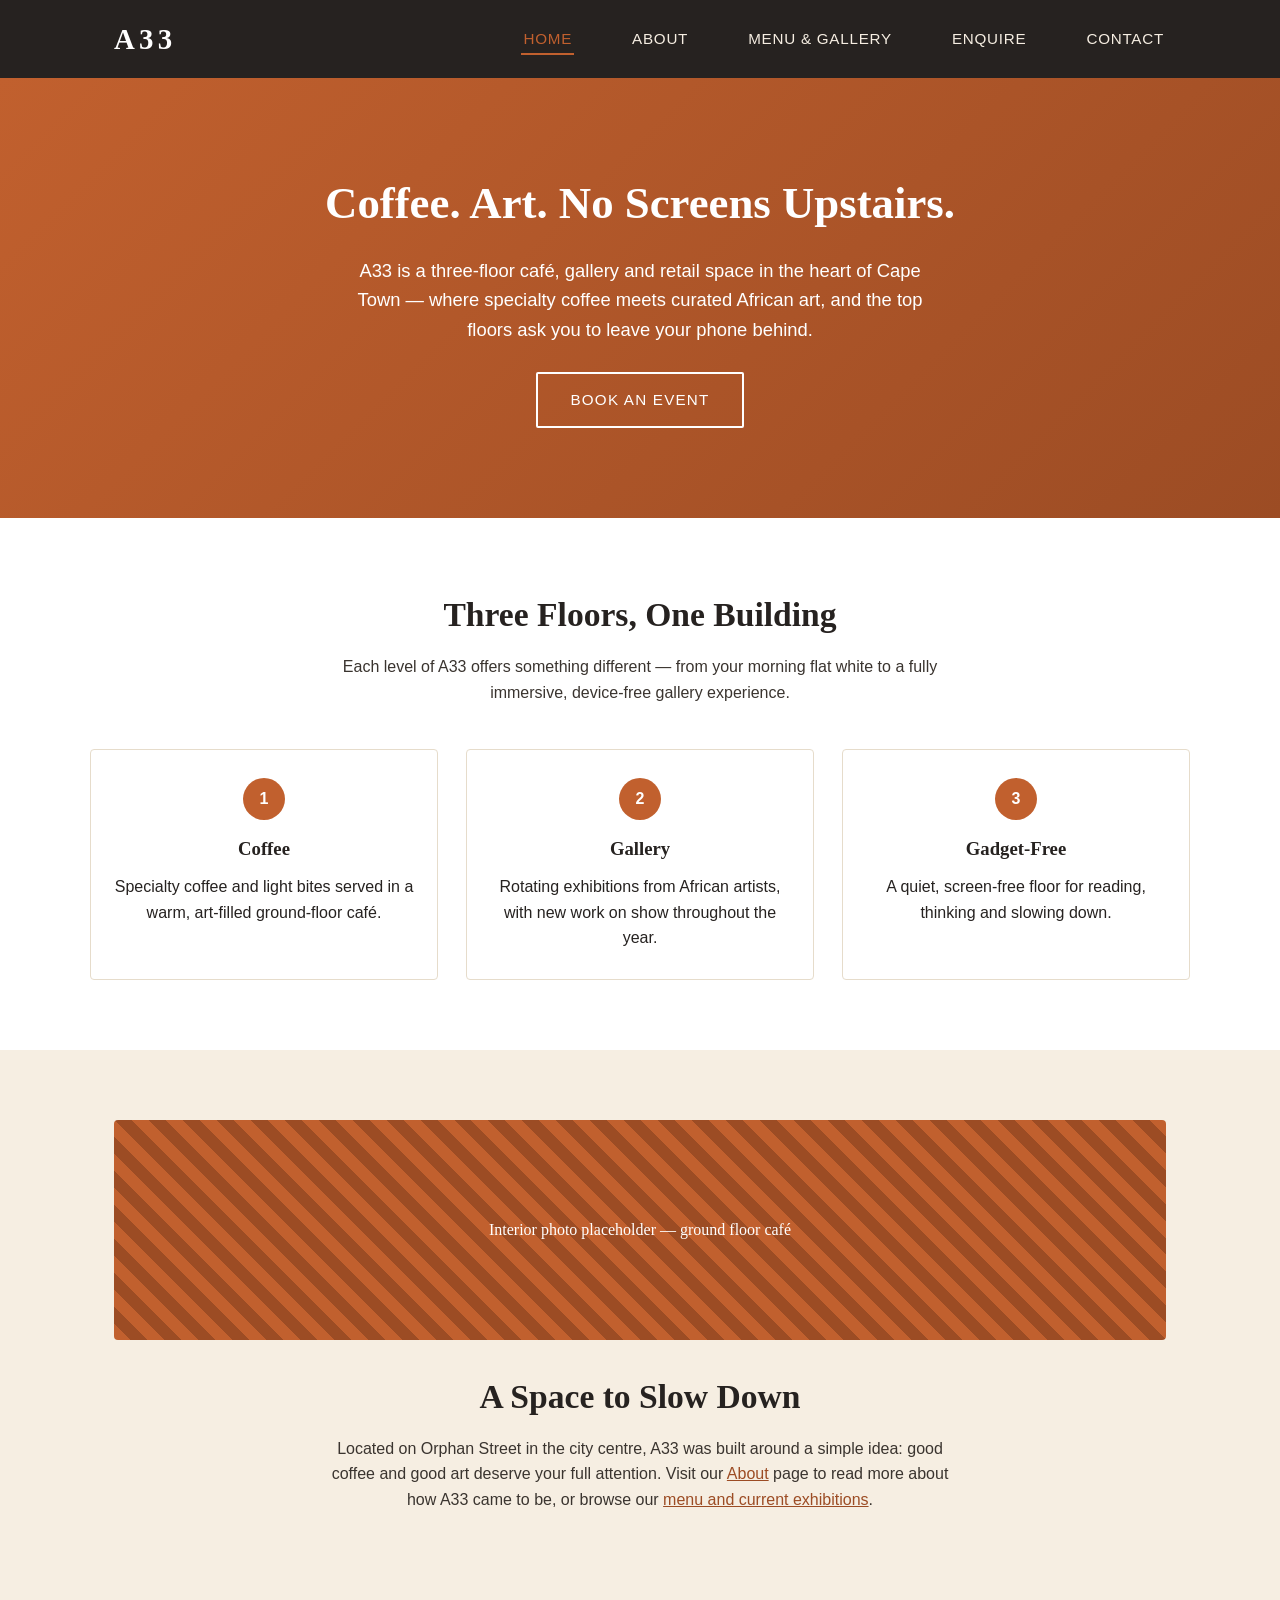
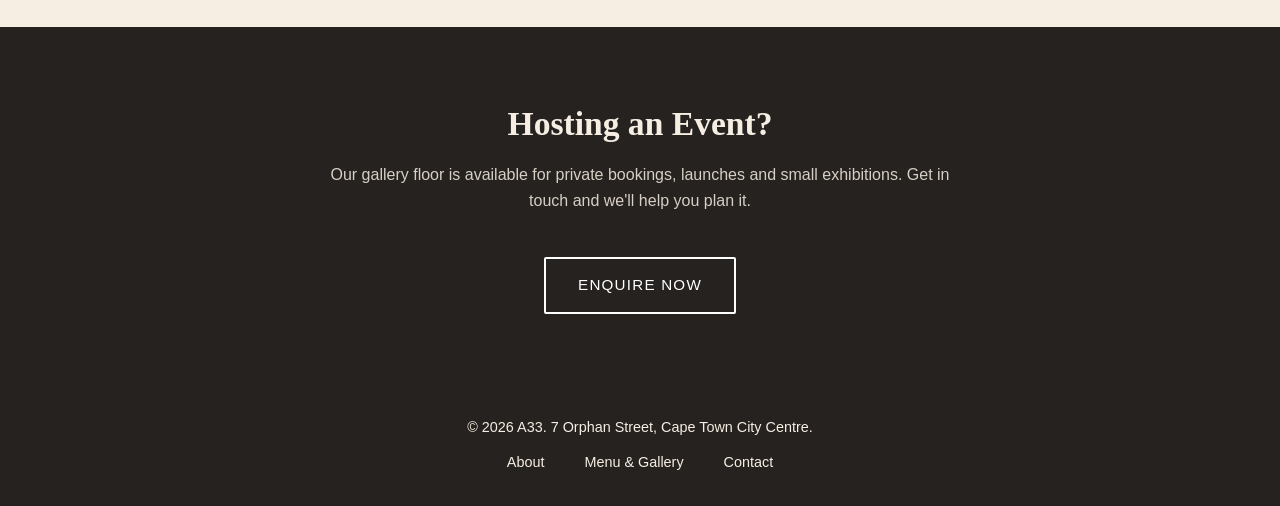
==== a33-website/index.html @ 5e18dd02 "Add files via upload" ====
<!DOCTYPE html>
<html lang="en">
<head>
  <meta charset="UTF-8">
  <meta name="viewport" content="width=device-width, initial-scale=1.0">
  <title>A33 | Coffee, Gallery &amp; Gadget-Free Floors — Cape Town</title>
  <meta name="description" content="A33 is a café, art gallery and retail space in Cape Town's city centre, combining specialty coffee with curated African art across three floors.">
  <link rel="stylesheet" href="css/style.css">
</head>
<body>

  <!-- ===== Header / Navigation ===== -->
  <header class="site-header">
    <div class="nav-wrapper">
      <a href="index.html" class="logo">A33</a>
      <button class="nav-toggle" aria-label="Toggle navigation">&#9776;</button>
      <nav>
        <ul class="nav-links">
          <li><a href="index.html">Home</a></li>
          <li><a href="about.html">About</a></li>
          <li><a href="services.html">Menu &amp; Gallery</a></li>
          <li><a href="enquiry.html">Enquire</a></li>
          <li><a href="contact.html">Contact</a></li>
        </ul>
      </nav>
    </div>
  </header>

  <!-- ===== Hero ===== -->
  <main>
    <section class="hero">
      <h1>Coffee. Art. No Screens Upstairs.</h1>
      <p>A33 is a three-floor café, gallery and retail space in the heart of Cape Town — where specialty coffee meets curated African art, and the top floors ask you to leave your phone behind.</p>
      <a href="enquiry.html" class="btn btn-outline">Book an Event</a>
    </section>

    <!-- ===== Three Floors Summary ===== -->
    <section class="section section-alt" id="floors">
      <h2 class="section-title">Three Floors, One Building</h2>
      <p class="section-subtitle">Each level of A33 offers something different — from your morning flat white to a fully immersive, device-free gallery experience.</p>
      <div class="floor-grid">
        <div class="floor-card">
          <span class="floor-number">1</span>
          <h3>Coffee</h3>
          <p>Specialty coffee and light bites served in a warm, art-filled ground-floor café.</p>
        </div>
        <div class="floor-card">
          <span class="floor-number">2</span>
          <h3>Gallery</h3>
          <p>Rotating exhibitions from African artists, with new work on show throughout the year.</p>
        </div>
        <div class="floor-card">
          <span class="floor-number">3</span>
          <h3>Gadget-Free</h3>
          <p>A quiet, screen-free floor for reading, thinking and slowing down.</p>
        </div>
      </div>
    </section>

    <!-- ===== Featured / Intro strip ===== -->
    <section class="section" id="intro">
      <div class="container">
        <div class="placeholder-img" style="margin-bottom: 30px;">Interior photo placeholder — ground floor café</div>
        <h2 class="section-title">A Space to Slow Down</h2>
        <p class="section-subtitle">Located on Orphan Street in the city centre, A33 was built around a simple idea: good coffee and good art deserve your full attention. Visit our <a href="about.html" style="color: var(--color-terracotta-dark); text-decoration: underline;">About</a> page to read more about how A33 came to be, or browse our <a href="services.html" style="color: var(--color-terracotta-dark); text-decoration: underline;">menu and current exhibitions</a>.</p>
      </div>
    </section>

    <!-- ===== Call to action ===== -->
    <section class="section section-dark" id="cta">
      <h2 class="section-title">Hosting an Event?</h2>
      <p class="section-subtitle">Our gallery floor is available for private bookings, launches and small exhibitions. Get in touch and we'll help you plan it.</p>
      <div style="text-align:center;">
        <a href="enquiry.html" class="btn btn-outline">Enquire Now</a>
      </div>
    </section>
  </main>

  <!-- ===== Footer ===== -->
  <footer class="site-footer">
    <p>&copy; 2026 A33. 7 Orphan Street, Cape Town City Centre.</p>
    <div class="footer-links">
      <a href="about.html">About</a>
      <a href="services.html">Menu &amp; Gallery</a>
      <a href="contact.html">Contact</a>
    </div>
  </footer>

  <script src="js/script.js"></script>
</body>
</html>
---- a33-website/css/style.css ----
/* ==========================================================================
   A33 — Main Stylesheet
   Colour palette: terracotta / cream / charcoal (warm, gallery-inspired)
   ========================================================================== */

:root {
  --color-terracotta: #C1602E;
  --color-terracotta-dark: #9C4C24;
  --color-cream: #F6EEE2;
  --color-charcoal: #262220;
  --color-charcoal-soft: #3A342F;
  --color-white: #FFFFFF;
  --font-heading: Georgia, 'Times New Roman', serif;
  --font-body: 'Segoe UI', Tahoma, Geneva, Verdana, sans-serif;
  --max-width: 1100px;
}

/* --- Reset --- */
* {
  box-sizing: border-box;
  margin: 0;
  padding: 0;
}

html {
  scroll-behavior: smooth;
}

body {
  font-family: var(--font-body);
  background-color: var(--color-cream);
  color: var(--color-charcoal);
  line-height: 1.6;
}

img {
  max-width: 100%;
  display: block;
}

a {
  color: inherit;
  text-decoration: none;
}

ul {
  list-style: none;
}

.container {
  max-width: var(--max-width);
  margin: 0 auto;
  padding: 0 24px;
}

/* --- Header / Navigation --- */
.site-header {
  background-color: var(--color-charcoal);
  color: var(--color-cream);
  position: sticky;
  top: 0;
  z-index: 100;
}

.nav-wrapper {
  display: flex;
  align-items: center;
  justify-content: space-between;
  padding: 16px 24px;
  max-width: var(--max-width);
  margin: 0 auto;
}

.logo {
  font-family: var(--font-heading);
  font-size: 1.8rem;
  letter-spacing: 0.15em;
  font-weight: bold;
  color: var(--color-white);
}

.nav-toggle {
  display: none;
  background: none;
  border: none;
  color: var(--color-cream);
  font-size: 1.6rem;
  cursor: pointer;
}

.nav-links {
  display: flex;
  gap: 28px;
}

.nav-links a {
  margin-left: 28px;
}

.nav-links li:first-child a {
  margin-left: 0;
}

.nav-links a {
  font-size: 0.95rem;
  text-transform: uppercase;
  letter-spacing: 0.05em;
  padding: 6px 2px;
  border-bottom: 2px solid transparent;
  transition: border-color 0.2s ease, color 0.2s ease;
}

.nav-links a:hover,
.nav-links a.active {
  border-bottom-color: var(--color-terracotta);
  color: var(--color-terracotta);
}

/* --- Hero --- */
.hero {
  background: linear-gradient(135deg, var(--color-terracotta) 0%, var(--color-terracotta-dark) 100%);
  color: var(--color-white);
  padding: 90px 24px;
  text-align: center;
}

.hero h1 {
  font-family: var(--font-heading);
  font-size: 2.8rem;
  margin-bottom: 16px;
}

.hero p {
  max-width: 600px;
  margin: 0 auto 28px auto;
  font-size: 1.15rem;
}

.btn {
  display: inline-block;
  background-color: var(--color-charcoal);
  color: var(--color-cream);
  padding: 14px 32px;
  border-radius: 2px;
  font-size: 0.95rem;
  text-transform: uppercase;
  letter-spacing: 0.08em;
  border: 2px solid var(--color-charcoal);
  transition: background-color 0.2s ease, color 0.2s ease;
}

.btn:hover {
  background-color: transparent;
  color: var(--color-charcoal);
}

.btn-outline {
  background-color: transparent;
  border: 2px solid var(--color-white);
  color: var(--color-white);
}

.btn-outline:hover {
  background-color: var(--color-white);
  color: var(--color-terracotta-dark);
}

/* --- Section blocks --- */
.section {
  padding: 70px 24px;
}

.section-alt {
  background-color: var(--color-white);
}

.section-dark {
  background-color: var(--color-charcoal);
  color: var(--color-cream);
}

.section-title {
  font-family: var(--font-heading);
  font-size: 2.1rem;
  margin-bottom: 12px;
  text-align: center;
}

.section-subtitle {
  text-align: center;
  max-width: 640px;
  margin: 0 auto 44px auto;
  color: var(--color-charcoal-soft);
}

.section-dark .section-subtitle {
  color: var(--color-cream);
  opacity: 0.85;
}

/* --- Three-floor summary cards --- */
.floor-grid {
  display: grid;
  grid-template-columns: repeat(3, 1fr);
  gap: 28px;
  max-width: var(--max-width);
  margin: 0 auto;
}

.floor-card {
  background-color: var(--color-white);
  border: 1px solid #e6dccb;
  border-radius: 4px;
  padding: 28px 22px;
  text-align: center;
}

.floor-card .floor-number {
  display: inline-block;
  width: 42px;
  height: 42px;
  line-height: 42px;
  border-radius: 50%;
  background-color: var(--color-terracotta);
  color: var(--color-white);
  font-weight: bold;
  margin-bottom: 14px;
}

.floor-card h3 {
  font-family: var(--font-heading);
  margin-bottom: 10px;
}

/* --- Placeholder image blocks (no external imagery used) --- */
.placeholder-img {
  background: repeating-linear-gradient(
    45deg,
    var(--color-terracotta),
    var(--color-terracotta) 12px,
    var(--color-terracotta-dark) 12px,
    var(--color-terracotta-dark) 24px
  );
  color: var(--color-white);
  display: flex;
  align-items: center;
  justify-content: center;
  font-family: var(--font-heading);
  font-size: 1rem;
  text-align: center;
  min-height: 220px;
  border-radius: 4px;
}

/* --- Grid / gallery layout --- */
.gallery-grid {
  display: grid;
  grid-template-columns: repeat(3, 1fr);
  gap: 20px;
  max-width: var(--max-width);
  margin: 0 auto;
}

.menu-list {
  max-width: 700px;
  margin: 0 auto;
}

.menu-item {
  display: flex;
  justify-content: space-between;
  padding: 14px 0;
  border-bottom: 1px dashed #d8cbb2;
}

.menu-item h4 {
  font-family: var(--font-heading);
}

.menu-item span.price {
  font-weight: bold;
  color: var(--color-terracotta-dark);
}

/* --- Forms --- */
.form-wrapper {
  max-width: 640px;
  margin: 0 auto;
  background-color: var(--color-white);
  padding: 36px;
  border-radius: 4px;
  border: 1px solid #e6dccb;
}

.form-group {
  margin-bottom: 20px;
}

.form-group label {
  display: block;
  font-weight: bold;
  margin-bottom: 6px;
  font-size: 0.9rem;
}

.form-group input,
.form-group select,
.form-group textarea {
  width: 100%;
  padding: 12px;
  border: 1px solid #cbbfa5;
  border-radius: 3px;
  font-family: var(--font-body);
  font-size: 1rem;
  background-color: var(--color-cream);
}

.form-group textarea {
  min-height: 130px;
  resize: vertical;
}

.form-note {
  font-size: 0.85rem;
  color: var(--color-charcoal-soft);
  margin-top: -8px;
  margin-bottom: 20px;
}

/* --- Contact / map --- */
.contact-grid {
  display: grid;
  grid-template-columns: 1fr 1fr;
  gap: 40px;
  max-width: var(--max-width);
  margin: 0 auto;
  align-items: start;
}

.location-card {
  background-color: var(--color-white);
  border: 1px solid #e6dccb;
  border-radius: 4px;
  padding: 24px;
  margin-bottom: 20px;
}

.location-card h3 {
  font-family: var(--font-heading);
  color: var(--color-terracotta-dark);
  margin-bottom: 8px;
}

.map-embed {
  width: 100%;
  min-height: 260px;
  border: 0;
  border-radius: 4px;
}

/* --- Footer --- */
.site-footer {
  background-color: var(--color-charcoal);
  color: var(--color-cream);
  text-align: center;
  padding: 32px 24px;
  font-size: 0.9rem;
}

.site-footer .footer-links {
  display: flex;
  justify-content: center;
  gap: 20px;
  margin-top: 12px;
}

.site-footer .footer-links a {
  margin-left: 10px;
  margin-right: 10px;
}

/* --- Responsive --- */
@media (max-width: 800px) {
  .floor-grid,
  .gallery-grid,
  .contact-grid {
    grid-template-columns: 1fr;
  }
}

@media (max-width: 700px) {
  .nav-toggle {
    display: block;
  }

  .nav-links {
    position: absolute;
    top: 100%;
    left: 0;
    right: 0;
    background-color: var(--color-charcoal);
    flex-direction: column;
    gap: 0;
    max-height: 0;
    overflow: hidden;
    transition: max-height 0.3s ease;
  }

  .nav-links.open {
    max-height: 400px;
  }

  .nav-links a {
    padding: 16px 24px;
    border-bottom: 1px solid rgba(255, 255, 255, 0.1);
    display: block;
  }

  .hero h1 {
    font-size: 2.1rem;
  }
}
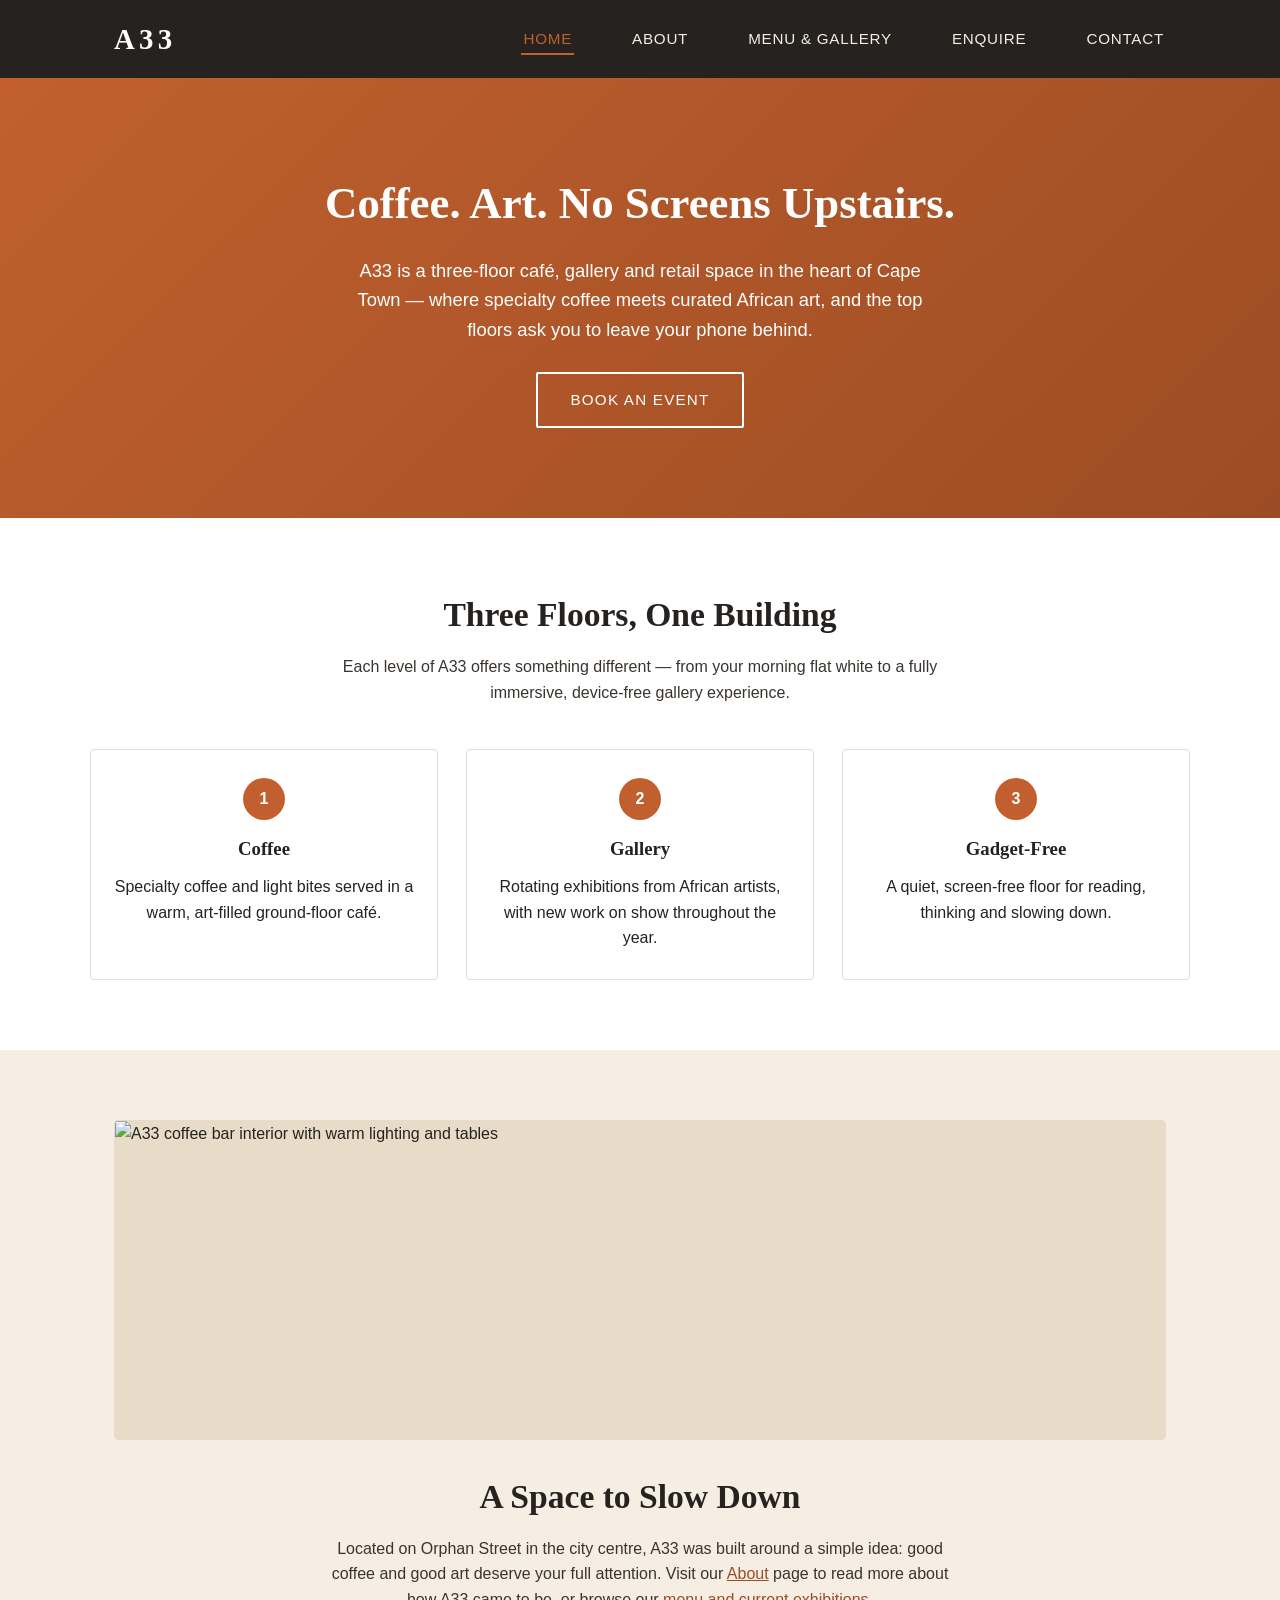
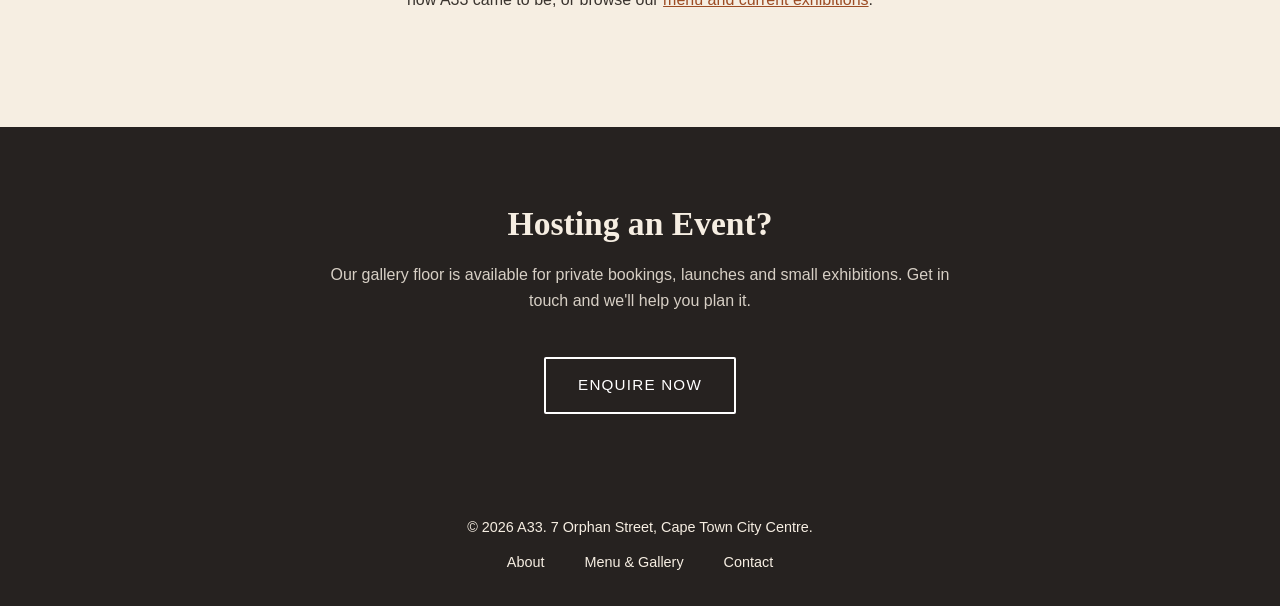
==== commit fefd5bd5: "For CSS coding I have made changes to the style.css file to improve the overall design and layout of" ====
--- a/a33-website/index.html
+++ b/a33-website/index.html
@@ -60,7 +60,9 @@
     <!-- ===== Featured / Intro strip ===== -->
     <section class="section" id="intro">
       <div class="container">
-        <div class="placeholder-img" style="margin-bottom: 30px;">Interior photo placeholder — ground floor café</div>
+        <div class="photo-frame feature-photo">
+          <img src="https://images.unsplash.com/photo-1509042239860-f550ce710b93?auto=format&fit=crop&w=1200&q=80" alt="A33 coffee bar interior with warm lighting and tables" loading="lazy">
+        </div>
         <h2 class="section-title">A Space to Slow Down</h2>
         <p class="section-subtitle">Located on Orphan Street in the city centre, A33 was built around a simple idea: good coffee and good art deserve your full attention. Visit our <a href="about.html" style="color: var(--color-terracotta-dark); text-decoration: underline;">About</a> page to read more about how A33 came to be, or browse our <a href="services.html" style="color: var(--color-terracotta-dark); text-decoration: underline;">menu and current exhibitions</a>.</p>
       </div>
--- a/a33-website/css/style.css
+++ b/a33-website/css/style.css
@@ -1,7 +1,7 @@
-/* ==========================================================================
+/* 
    A33 — Main Stylesheet
    Colour palette: terracotta / cream / charcoal (warm, gallery-inspired)
-   ========================================================================== */
+    */
 
 :root {
   --color-terracotta: #C1602E;
@@ -232,7 +232,7 @@
   margin-bottom: 10px;
 }
 
-/* --- Placeholder image blocks (no external imagery used) --- */
+/* --- Photo and gallery blocks --- */
 .placeholder-img {
   background: repeating-linear-gradient(
     45deg,
@@ -252,6 +252,40 @@
   border-radius: 4px;
 }
 
+.photo-frame {
+  width: 100%;
+  overflow: hidden;
+  border-radius: 4px;
+  background: #e8dcc8;
+  border: 1px solid #e6dccb;
+}
+
+.photo-frame img {
+  width: 100%;
+  height: 100%;
+  display: block;
+  object-fit: cover;
+}
+
+.feature-photo {
+  min-height: 320px;
+  margin-bottom: 30px;
+}
+
+.team-photo {
+  min-height: 140px;
+  margin-bottom: 14px;
+}
+
+.art-photo {
+  min-height: 240px;
+}
+
+.product-photo {
+  min-height: 160px;
+  margin-bottom: 14px;
+}
+
 /* --- Grid / gallery layout --- */
 .gallery-grid {
   display: grid;
